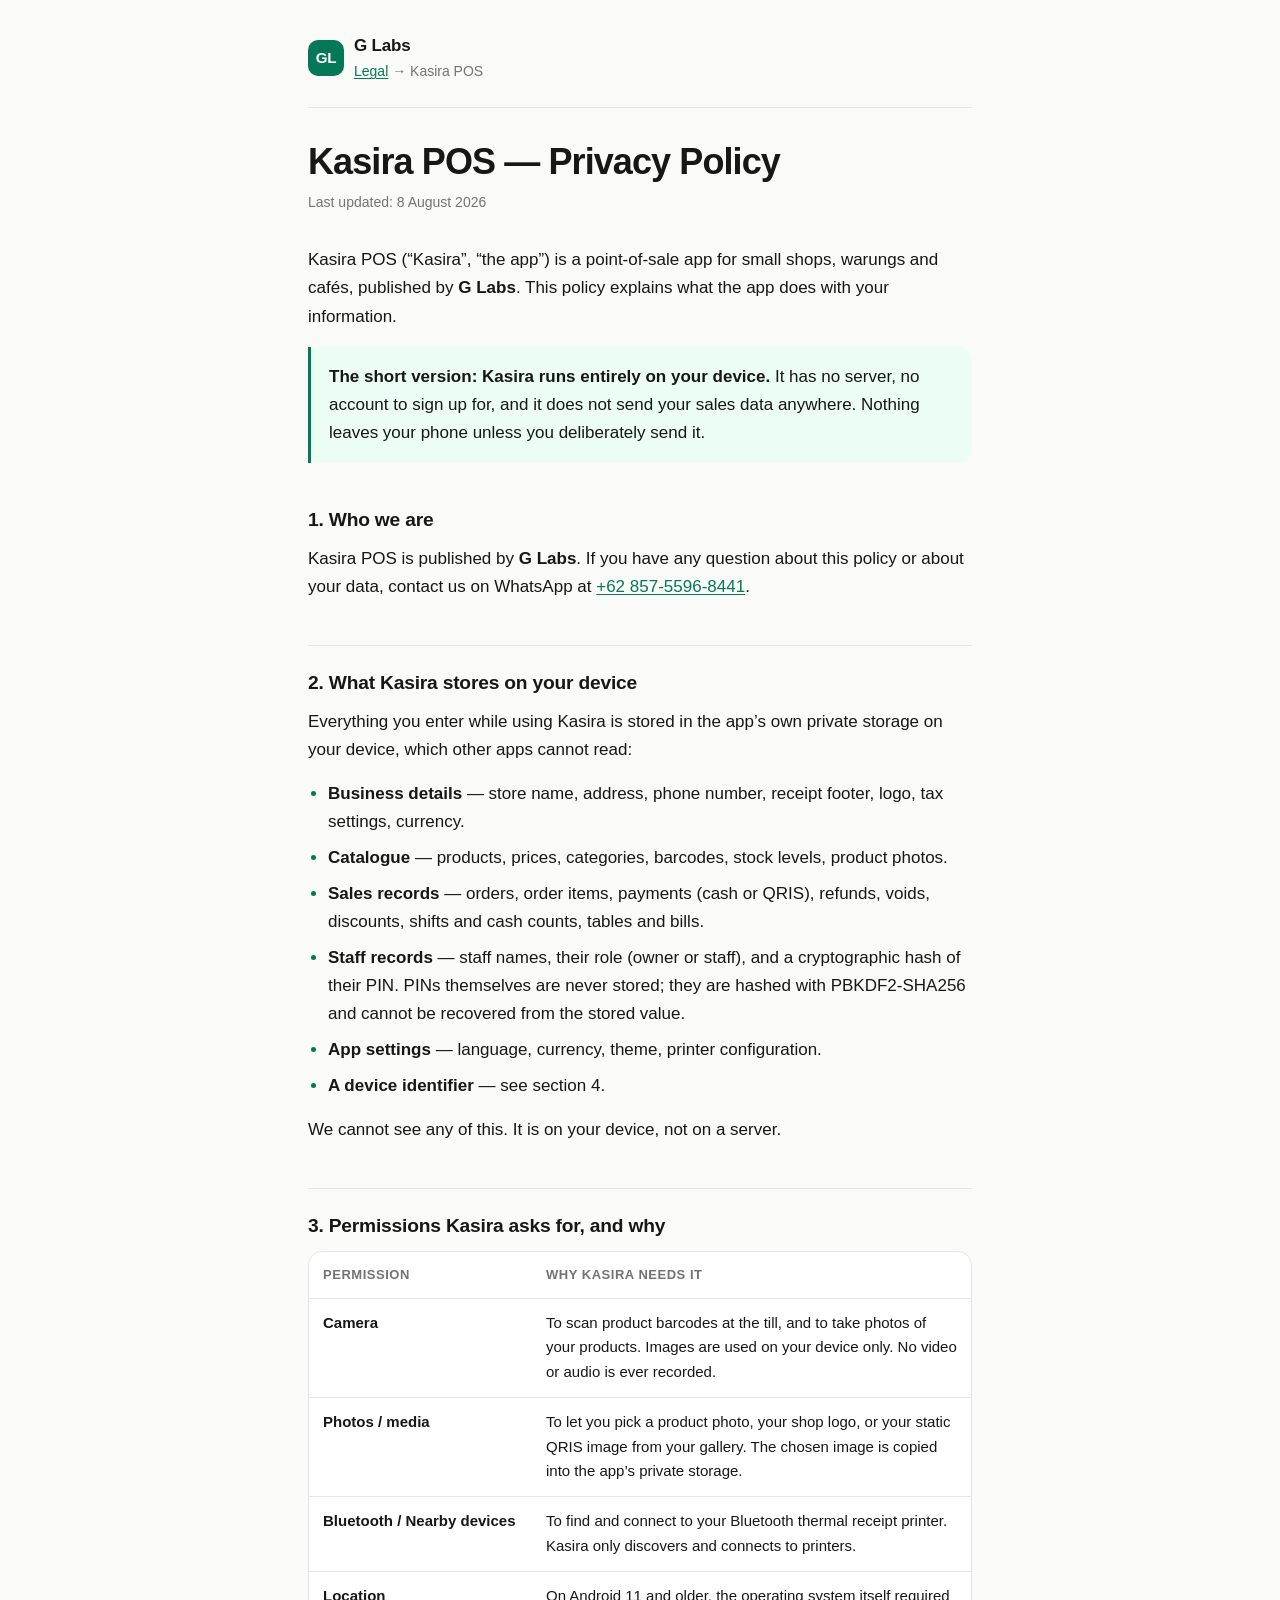
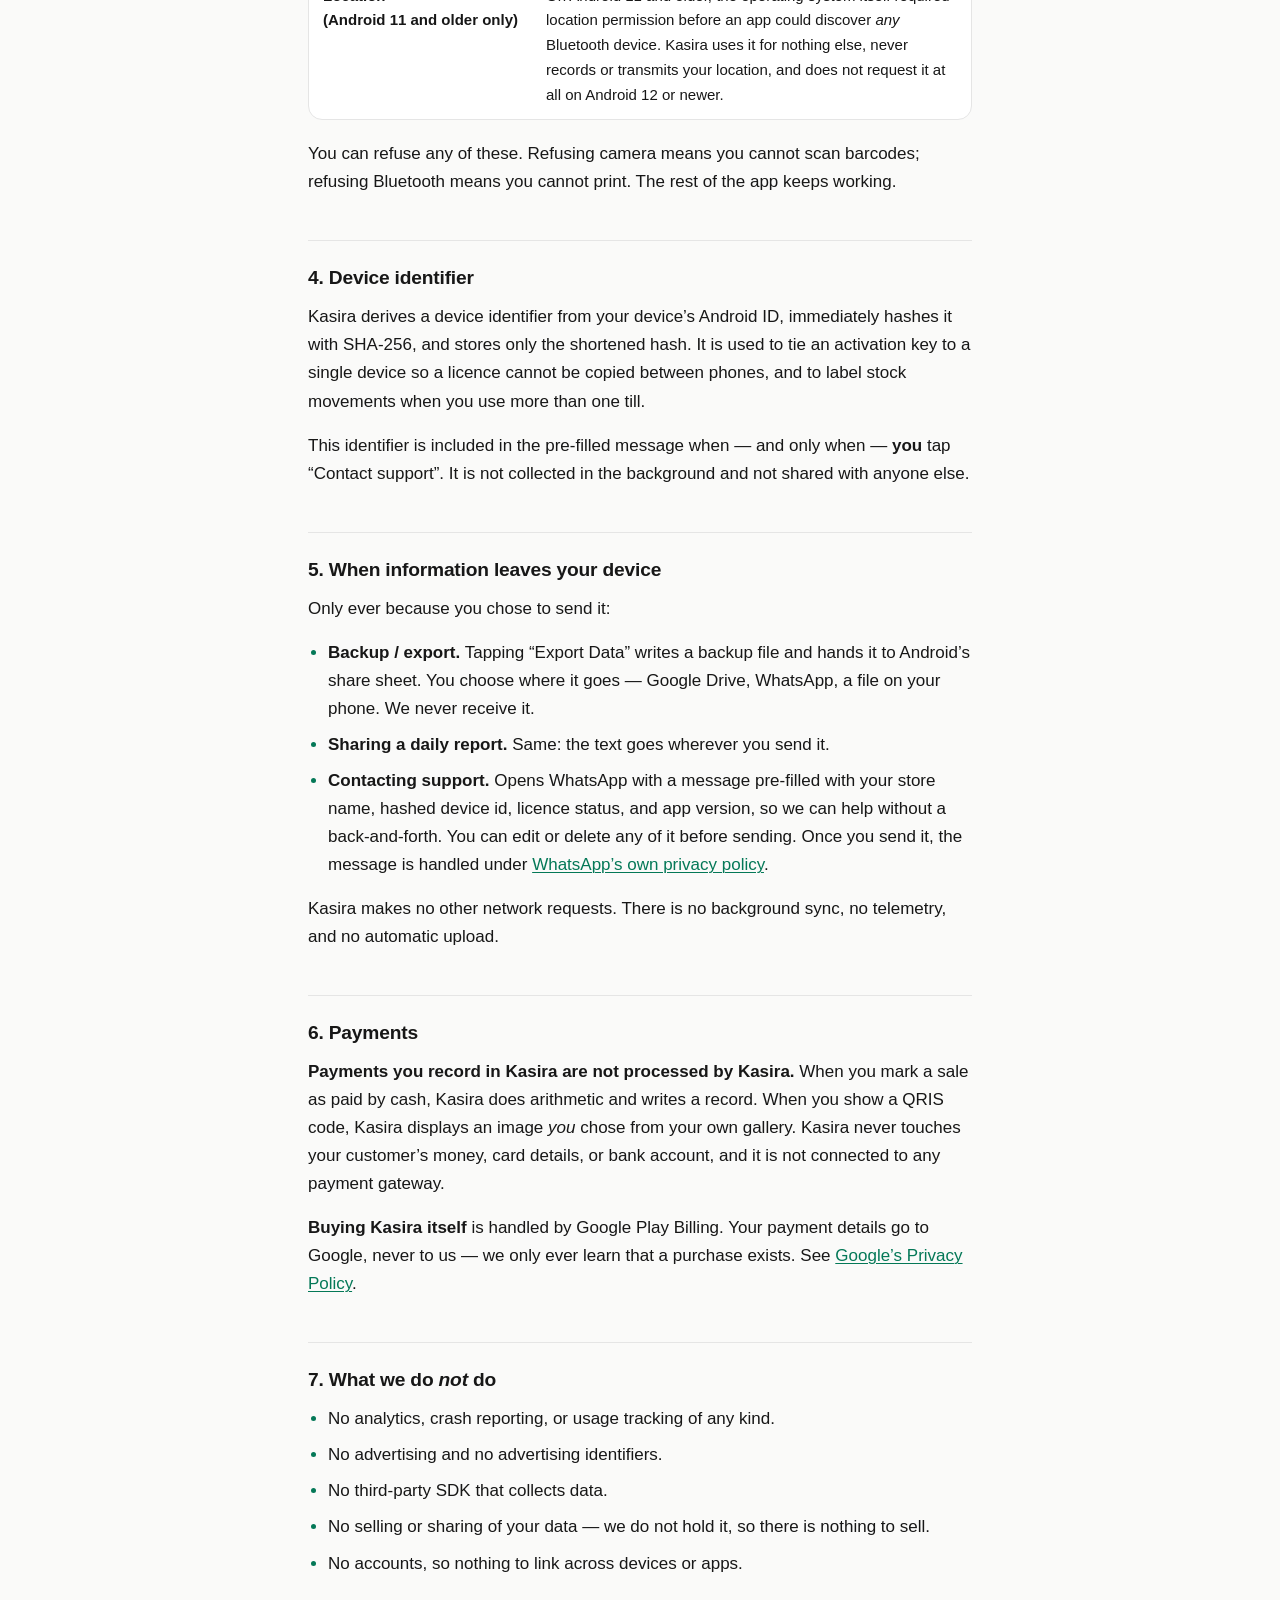
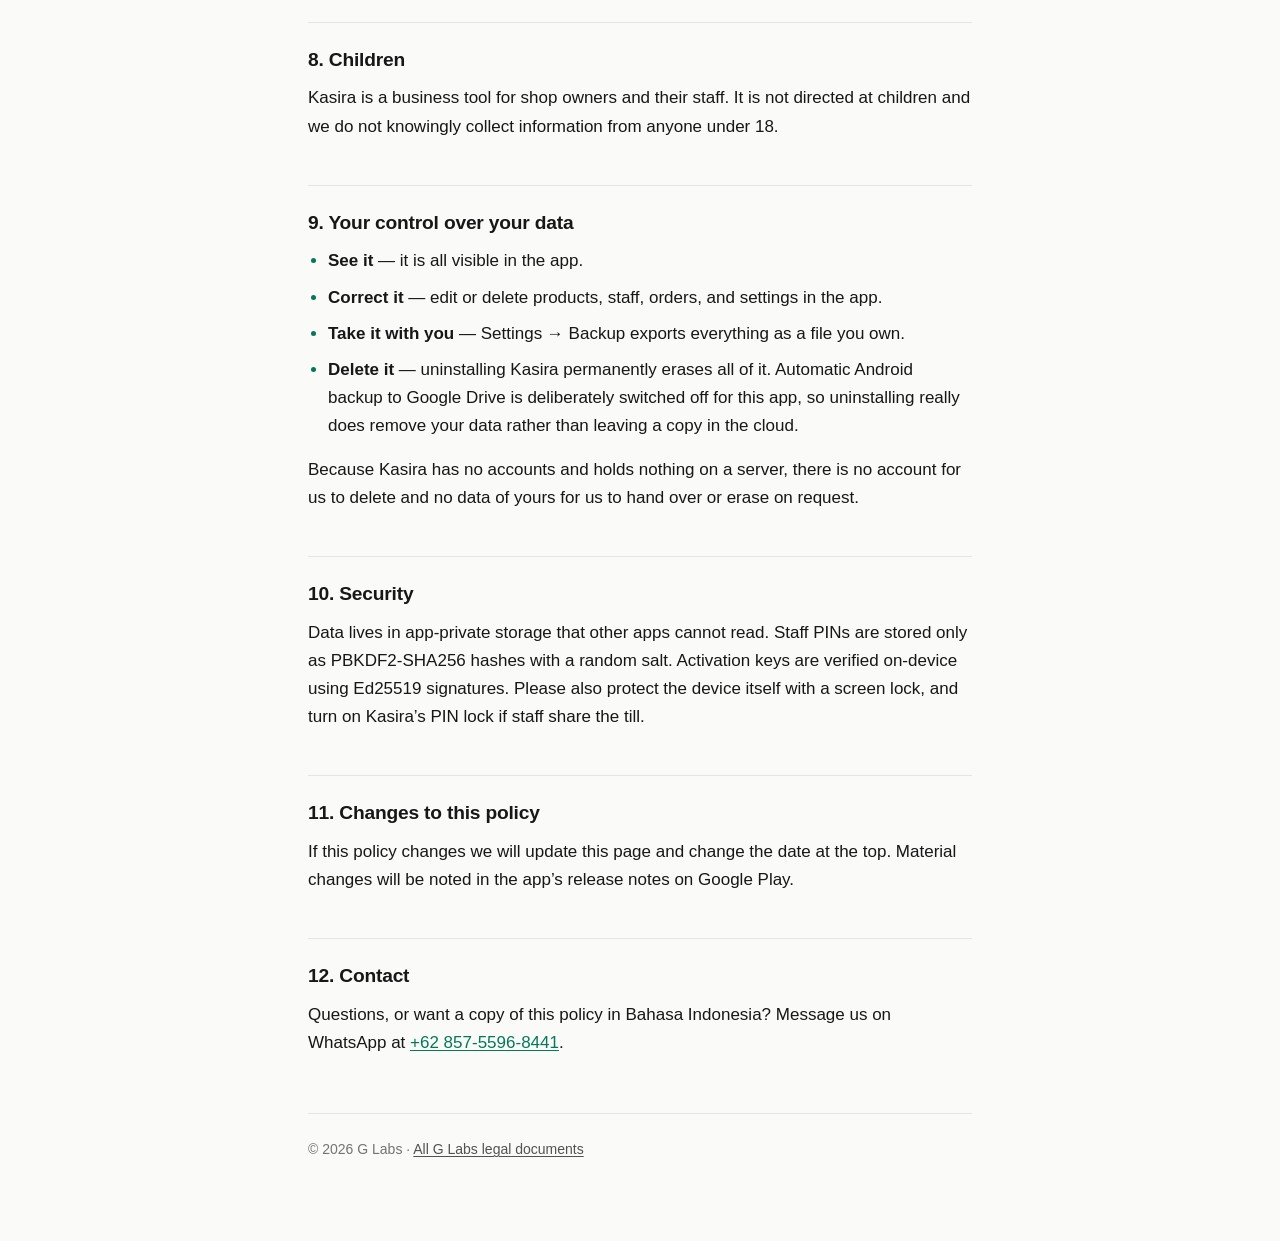
==== kasira/index.html @ be062f7f "G Labs legal site: Kasira POS privacy policy Public static site serving privacy policies for G Labs " ====
<!DOCTYPE html>
<html lang="en">
<head>
<meta charset="utf-8">
<meta name="viewport" content="width=device-width, initial-scale=1">
<title>Privacy Policy — Kasira POS | G Labs</title>
<meta name="description" content="Privacy policy for Kasira POS, the offline point-of-sale app by G Labs. Kasira stores your data on your own device and sends it nowhere.">
<link rel="stylesheet" href="../assets/style.css">
</head>
<body>
<div class="wrap">

  <header class="masthead">
    <div class="mark">GL</div>
    <div>
      <div class="masthead-name">G Labs</div>
      <div class="masthead-sub"><a href="../">Legal</a> → Kasira POS</div>
    </div>
  </header>

  <main>
    <h1>Kasira POS — Privacy Policy</h1>
    <p class="updated">Last updated: 8 August 2026</p>

    <p>
      Kasira POS (“Kasira”, “the app”) is a point-of-sale app for small shops, warungs and cafés,
      published by <strong>G Labs</strong>. This policy explains what the app does with your
      information.
    </p>

    <div class="lede">
      <p>
        <strong>The short version: Kasira runs entirely on your device.</strong> It has no server,
        no account to sign up for, and it does not send your sales data anywhere. Nothing leaves
        your phone unless you deliberately send it.
      </p>
    </div>

    <h2>1. Who we are</h2>
    <p>
      Kasira POS is published by <strong>G Labs</strong>. If you have any question about this policy
      or about your data, contact us on WhatsApp at
      <a href="https://wa.me/6285755968441">+62&nbsp;857-5596-8441</a>.
    </p>

    <h2>2. What Kasira stores on your device</h2>
    <p>
      Everything you enter while using Kasira is stored in the app’s own private storage on your
      device, which other apps cannot read:
    </p>
    <ul>
      <li>
        <strong>Business details</strong> — store name, address, phone number, receipt footer, logo,
        tax settings, currency.
      </li>
      <li>
        <strong>Catalogue</strong> — products, prices, categories, barcodes, stock levels, product
        photos.
      </li>
      <li>
        <strong>Sales records</strong> — orders, order items, payments (cash or QRIS), refunds,
        voids, discounts, shifts and cash counts, tables and bills.
      </li>
      <li>
        <strong>Staff records</strong> — staff names, their role (owner or staff), and a
        cryptographic hash of their PIN. PINs themselves are never stored; they are hashed with
        PBKDF2-SHA256 and cannot be recovered from the stored value.
      </li>
      <li>
        <strong>App settings</strong> — language, currency, theme, printer configuration.
      </li>
      <li><strong>A device identifier</strong> — see section 4.</li>
    </ul>
    <p>We cannot see any of this. It is on your device, not on a server.</p>

    <h2>3. Permissions Kasira asks for, and why</h2>
    <div class="table-scroll">
      <table>
        <thead>
          <tr>
            <th scope="col">Permission</th>
            <th scope="col">Why Kasira needs it</th>
          </tr>
        </thead>
        <tbody>
          <tr>
            <th scope="row">Camera</th>
            <td>
              To scan product barcodes at the till, and to take photos of your products. Images are
              used on your device only. No video or audio is ever recorded.
            </td>
          </tr>
          <tr>
            <th scope="row">Photos / media</th>
            <td>
              To let you pick a product photo, your shop logo, or your static QRIS image from your
              gallery. The chosen image is copied into the app’s private storage.
            </td>
          </tr>
          <tr>
            <th scope="row">Bluetooth / Nearby devices</th>
            <td>
              To find and connect to your Bluetooth thermal receipt printer. Kasira only discovers
              and connects to printers.
            </td>
          </tr>
          <tr>
            <th scope="row">Location<br>(Android&nbsp;11 and older only)</th>
            <td>
              On Android 11 and older, the operating system itself required location permission
              before an app could discover <em>any</em> Bluetooth device. Kasira uses it for nothing
              else, never records or transmits your location, and does not request it at all on
              Android 12 or newer.
            </td>
          </tr>
        </tbody>
      </table>
    </div>
    <p>
      You can refuse any of these. Refusing camera means you cannot scan barcodes; refusing
      Bluetooth means you cannot print. The rest of the app keeps working.
    </p>

    <h2>4. Device identifier</h2>
    <p>
      Kasira derives a device identifier from your device’s Android ID, immediately hashes it with
      SHA-256, and stores only the shortened hash. It is used to tie an activation key to a single
      device so a licence cannot be copied between phones, and to label stock movements when you use
      more than one till.
    </p>
    <p>
      This identifier is included in the pre-filled message when — and only when — <strong>you</strong>
      tap “Contact support”. It is not collected in the background and not shared with anyone else.
    </p>

    <h2>5. When information leaves your device</h2>
    <p>Only ever because you chose to send it:</p>
    <ul>
      <li>
        <strong>Backup / export.</strong> Tapping “Export Data” writes a backup file and hands it to
        Android’s share sheet. You choose where it goes — Google Drive, WhatsApp, a file on your
        phone. We never receive it.
      </li>
      <li>
        <strong>Sharing a daily report.</strong> Same: the text goes wherever you send it.
      </li>
      <li>
        <strong>Contacting support.</strong> Opens WhatsApp with a message pre-filled with your store
        name, hashed device id, licence status, and app version, so we can help without a
        back-and-forth. You can edit or delete any of it before sending. Once you send it, the
        message is handled under
        <a href="https://www.whatsapp.com/legal/privacy-policy">WhatsApp’s own privacy policy</a>.
      </li>
    </ul>
    <p>
      Kasira makes no other network requests. There is no background sync, no telemetry, and no
      automatic upload.
    </p>

    <h2>6. Payments</h2>
    <p>
      <strong>Payments you record in Kasira are not processed by Kasira.</strong> When you mark a
      sale as paid by cash, Kasira does arithmetic and writes a record. When you show a QRIS code,
      Kasira displays an image <em>you</em> chose from your own gallery. Kasira never touches your
      customer’s money, card details, or bank account, and it is not connected to any payment
      gateway.
    </p>
    <p>
      <strong>Buying Kasira itself</strong> is handled by Google Play Billing. Your payment details
      go to Google, never to us — we only ever learn that a purchase exists. See
      <a href="https://policies.google.com/privacy">Google’s Privacy Policy</a>.
    </p>

    <h2>7. What we do <em>not</em> do</h2>
    <ul>
      <li>No analytics, crash reporting, or usage tracking of any kind.</li>
      <li>No advertising and no advertising identifiers.</li>
      <li>No third-party SDK that collects data.</li>
      <li>No selling or sharing of your data — we do not hold it, so there is nothing to sell.</li>
      <li>No accounts, so nothing to link across devices or apps.</li>
    </ul>

    <h2>8. Children</h2>
    <p>
      Kasira is a business tool for shop owners and their staff. It is not directed at children and
      we do not knowingly collect information from anyone under 18.
    </p>

    <h2>9. Your control over your data</h2>
    <ul>
      <li><strong>See it</strong> — it is all visible in the app.</li>
      <li>
        <strong>Correct it</strong> — edit or delete products, staff, orders, and settings in the app.
      </li>
      <li>
        <strong>Take it with you</strong> — Settings → Backup exports everything as a file you own.
      </li>
      <li>
        <strong>Delete it</strong> — uninstalling Kasira permanently erases all of it. Automatic
        Android backup to Google Drive is deliberately switched off for this app, so uninstalling
        really does remove your data rather than leaving a copy in the cloud.
      </li>
    </ul>
    <p>
      Because Kasira has no accounts and holds nothing on a server, there is no account for us to
      delete and no data of yours for us to hand over or erase on request.
    </p>

    <h2>10. Security</h2>
    <p>
      Data lives in app-private storage that other apps cannot read. Staff PINs are stored only as
      PBKDF2-SHA256 hashes with a random salt. Activation keys are verified on-device using Ed25519
      signatures. Please also protect the device itself with a screen lock, and turn on Kasira’s PIN
      lock if staff share the till.
    </p>

    <h2>11. Changes to this policy</h2>
    <p>
      If this policy changes we will update this page and change the date at the top. Material
      changes will be noted in the app’s release notes on Google Play.
    </p>

    <h2>12. Contact</h2>
    <p>
      Questions, or want a copy of this policy in Bahasa Indonesia? Message us on WhatsApp at
      <a href="https://wa.me/6285755968441">+62&nbsp;857-5596-8441</a>.
    </p>
  </main>

  <footer class="foot">
    <p>© 2026 G Labs · <a href="../">All G Labs legal documents</a></p>
  </footer>

</div>
</body>
</html>
---- assets/style.css ----
/*
 * G Labs legal site — shared styling.
 *
 * Mirrors the Kasira POS palette (tailwind.config.js in the app repo): the "Pandan"
 * green family for accents and "Kertas", a warm receipt-paper off-white, as the page
 * ground. Reused by every app's policy page, so keep it app-neutral.
 */

:root {
  --brand: #047857;        /* Pandan — primary */
  --brand-600: #059669;
  --brand-soft: #ecfdf5;
  --ground: #fafaf9;       /* Kertas */
  --card: #ffffff;
  --text: #171717;
  --text-muted: #525252;
  --text-faint: #737373;
  --rule: #e5e5e5;
  --radius: 14px;
}

@media (prefers-color-scheme: dark) {
  :root {
    --brand: #34d399;
    --brand-600: #6ee7b7;
    --brand-soft: #052e21;
    --ground: #0a0a0a;
    --card: #18181b;
    --text: #f5f5f5;
    --text-muted: #a3a3a3;
    --text-faint: #8a8a8a;
    --rule: #2e2e32;
  }
}

*,
*::before,
*::after {
  box-sizing: border-box;
}

html {
  -webkit-text-size-adjust: 100%;
}

body {
  margin: 0;
  background: var(--ground);
  color: var(--text);
  font-family: -apple-system, BlinkMacSystemFont, "Segoe UI", Roboto, "Helvetica Neue",
    Arial, sans-serif;
  font-size: 17px;
  line-height: 1.65;
  /* Legal text is read start-to-finish; don't let it hyphenate into soup. */
  -webkit-font-smoothing: antialiased;
}

.wrap {
  max-width: 44rem;
  margin: 0 auto;
  padding: 2rem 1.25rem 4rem;
}

/* ---------- header ---------- */

.masthead {
  display: flex;
  align-items: center;
  gap: 0.625rem;
  padding-bottom: 1.5rem;
  margin-bottom: 2rem;
  border-bottom: 1px solid var(--rule);
}

.mark {
  display: grid;
  place-items: center;
  width: 2.25rem;
  height: 2.25rem;
  border-radius: 10px;
  background: var(--brand);
  color: #fff;
  font-weight: 700;
  font-size: 0.95rem;
  letter-spacing: -0.02em;
  flex: none;
}

@media (prefers-color-scheme: dark) {
  .mark {
    color: #052e21;
  }
}

.masthead-name {
  font-weight: 650;
  letter-spacing: -0.01em;
}

.masthead-sub {
  color: var(--text-faint);
  font-size: 0.875rem;
}

/* ---------- type ---------- */

h1 {
  font-size: clamp(1.75rem, 5vw, 2.25rem);
  line-height: 1.2;
  letter-spacing: -0.025em;
  margin: 0 0 0.5rem;
}

h2 {
  font-size: 1.2rem;
  line-height: 1.35;
  letter-spacing: -0.01em;
  margin: 2.75rem 0 0.75rem;
  padding-top: 1.5rem;
  border-top: 1px solid var(--rule);
}

h2:first-of-type {
  border-top: 0;
  padding-top: 0;
}

h3 {
  font-size: 1rem;
  margin: 1.75rem 0 0.5rem;
}

p {
  margin: 0 0 1rem;
}

a {
  color: var(--brand);
  text-decoration-thickness: 1px;
  text-underline-offset: 2px;
}

a:hover {
  color: var(--brand-600);
}

strong {
  font-weight: 650;
}

.updated {
  color: var(--text-faint);
  font-size: 0.875rem;
  margin-bottom: 2rem;
}

/* The one-sentence summary that matters most to a reader (and a reviewer). */
.lede {
  background: var(--brand-soft);
  border-left: 3px solid var(--brand);
  border-radius: 0 var(--radius) var(--radius) 0;
  padding: 1rem 1.125rem;
  margin: 0 0 2rem;
}

.lede p:last-child {
  margin-bottom: 0;
}

ul {
  margin: 0 0 1rem;
  padding-left: 1.25rem;
}

li {
  margin-bottom: 0.5rem;
}

li::marker {
  color: var(--brand);
}

blockquote {
  margin: 1.25rem 0;
  padding: 0.75rem 1rem;
  border-left: 3px solid var(--rule);
  color: var(--text-muted);
  font-size: 0.9375rem;
}

/* ---------- tables ---------- */

/* Wide permission tables must scroll inside their own box, never the page body. */
.table-scroll {
  overflow-x: auto;
  margin: 0 0 1.25rem;
  border: 1px solid var(--rule);
  border-radius: var(--radius);
  background: var(--card);
}

table {
  width: 100%;
  border-collapse: collapse;
  font-size: 0.9375rem;
}

th,
td {
  text-align: left;
  padding: 0.75rem 0.875rem;
  vertical-align: top;
  border-bottom: 1px solid var(--rule);
}

tbody tr:last-child th,
tbody tr:last-child td {
  border-bottom: 0;
}

thead th {
  font-weight: 650;
  font-size: 0.8125rem;
  text-transform: uppercase;
  letter-spacing: 0.04em;
  color: var(--text-faint);
  white-space: nowrap;
}

tbody th {
  font-weight: 600;
  white-space: nowrap;
}

/* ---------- hub page app list ---------- */

.apps {
  list-style: none;
  margin: 0;
  padding: 0;
  display: grid;
  gap: 0.75rem;
}

.apps li {
  margin: 0;
}

.app-card {
  display: block;
  padding: 1.125rem 1.25rem;
  background: var(--card);
  border: 1px solid var(--rule);
  border-radius: var(--radius);
  text-decoration: none;
  color: inherit;
}

.app-card:hover {
  border-color: var(--brand);
  color: inherit;
}

.app-card-name {
  font-weight: 650;
  letter-spacing: -0.01em;
  margin-bottom: 0.125rem;
}

.app-card-desc {
  color: var(--text-muted);
  font-size: 0.9375rem;
}

.app-card-links {
  color: var(--brand);
  font-size: 0.875rem;
  margin-top: 0.5rem;
}

/* ---------- footer ---------- */

.foot {
  margin-top: 3.5rem;
  padding-top: 1.5rem;
  border-top: 1px solid var(--rule);
  color: var(--text-faint);
  font-size: 0.875rem;
}

.foot a {
  color: var(--text-muted);
}
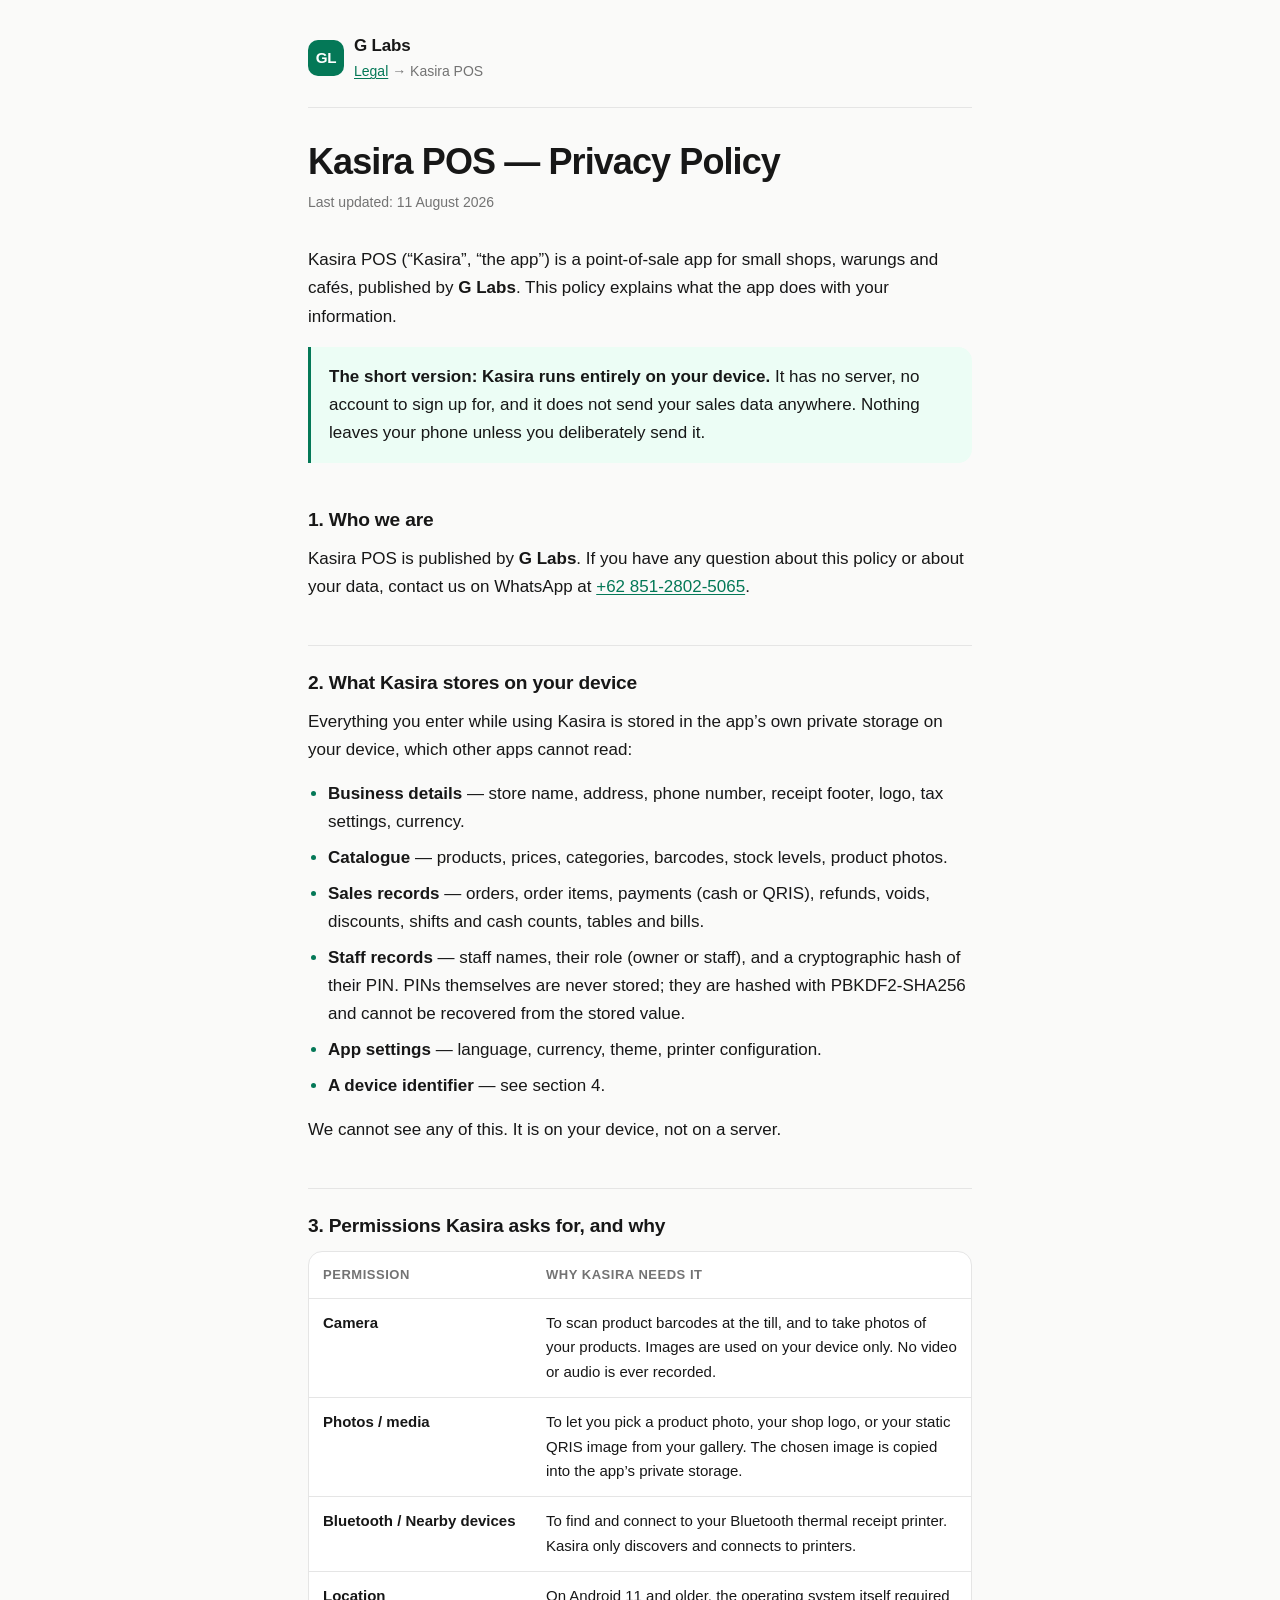
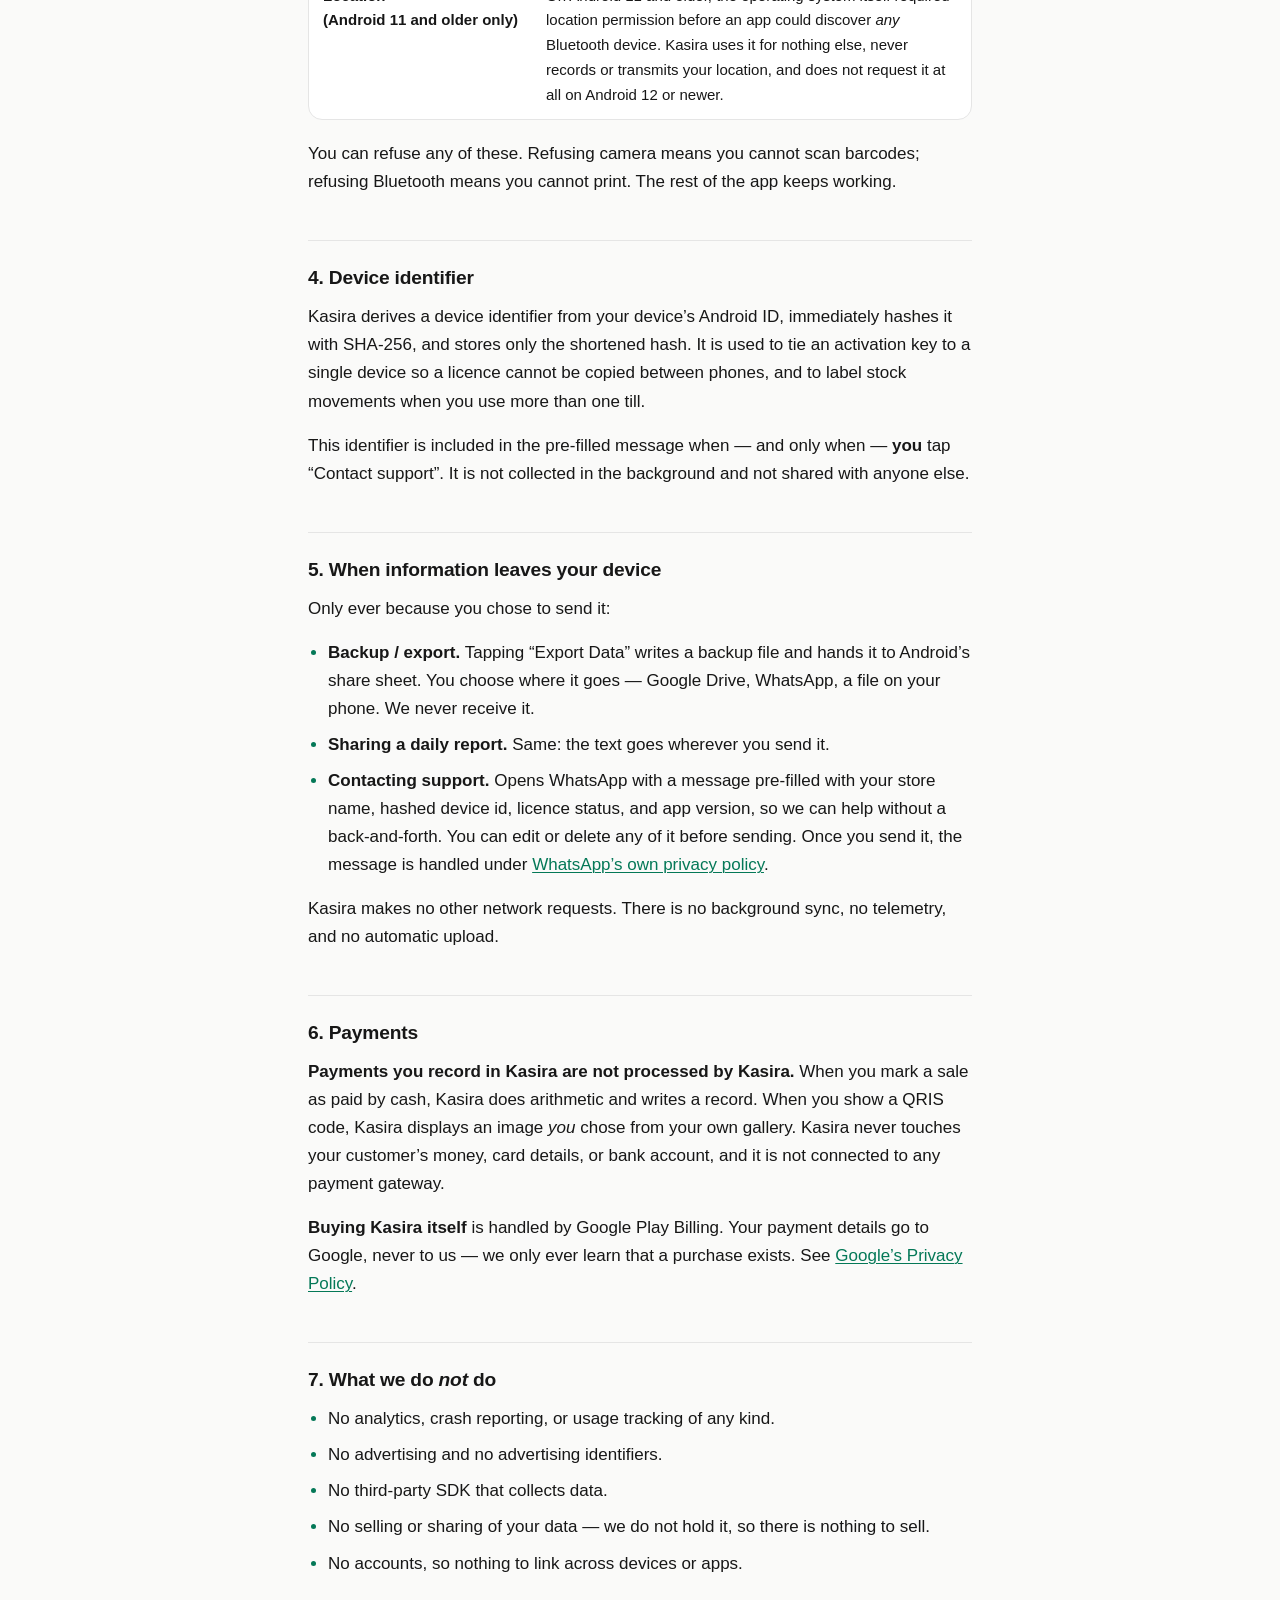
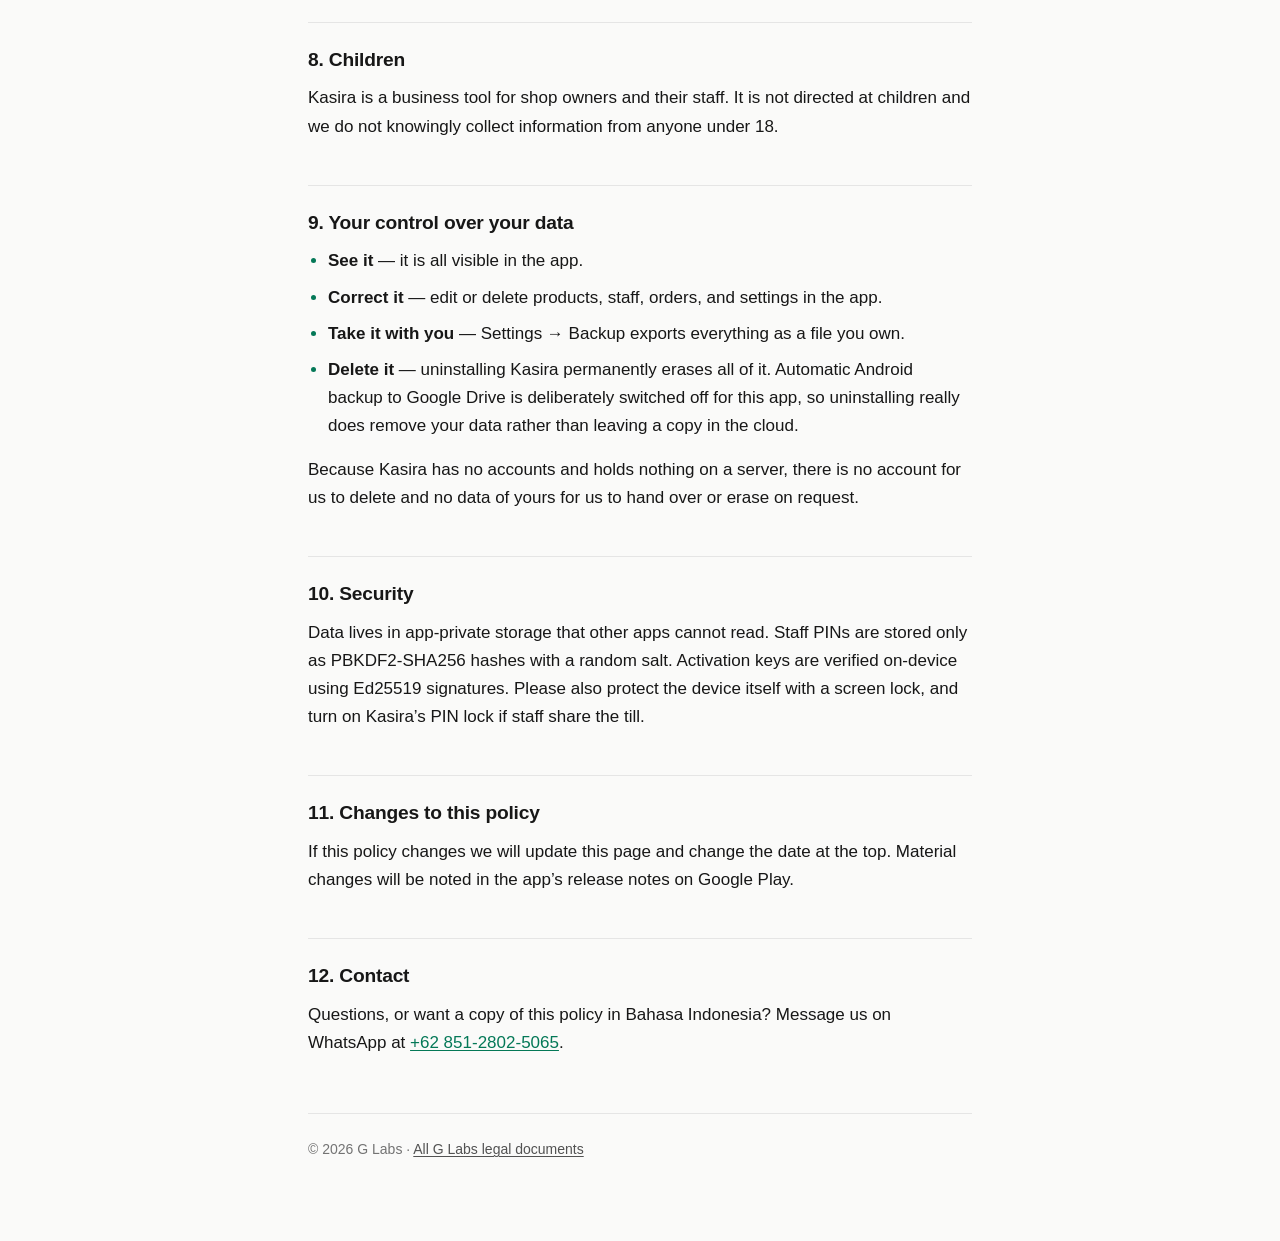
==== commit 510a3f20: "Update G Labs support contact to +62 851-2802-5065 Old number is retired. The policy page is the con" ====
--- a/kasira/index.html
+++ b/kasira/index.html
@@ -20,7 +20,7 @@
 
   <main>
     <h1>Kasira POS — Privacy Policy</h1>
-    <p class="updated">Last updated: 8 August 2026</p>
+    <p class="updated">Last updated: 11 August 2026</p>
 
     <p>
       Kasira POS (“Kasira”, “the app”) is a point-of-sale app for small shops, warungs and cafés,
@@ -40,7 +40,7 @@
     <p>
       Kasira POS is published by <strong>G Labs</strong>. If you have any question about this policy
       or about your data, contact us on WhatsApp at
-      <a href="https://wa.me/6285755968441">+62&nbsp;857-5596-8441</a>.
+      <a href="https://wa.me/6285128025065">+62&nbsp;851-2802-5065</a>.
     </p>
 
     <h2>2. What Kasira stores on your device</h2>
@@ -223,7 +223,7 @@
     <h2>12. Contact</h2>
     <p>
       Questions, or want a copy of this policy in Bahasa Indonesia? Message us on WhatsApp at
-      <a href="https://wa.me/6285755968441">+62&nbsp;857-5596-8441</a>.
+      <a href="https://wa.me/6285128025065">+62&nbsp;851-2802-5065</a>.
     </p>
   </main>
 
